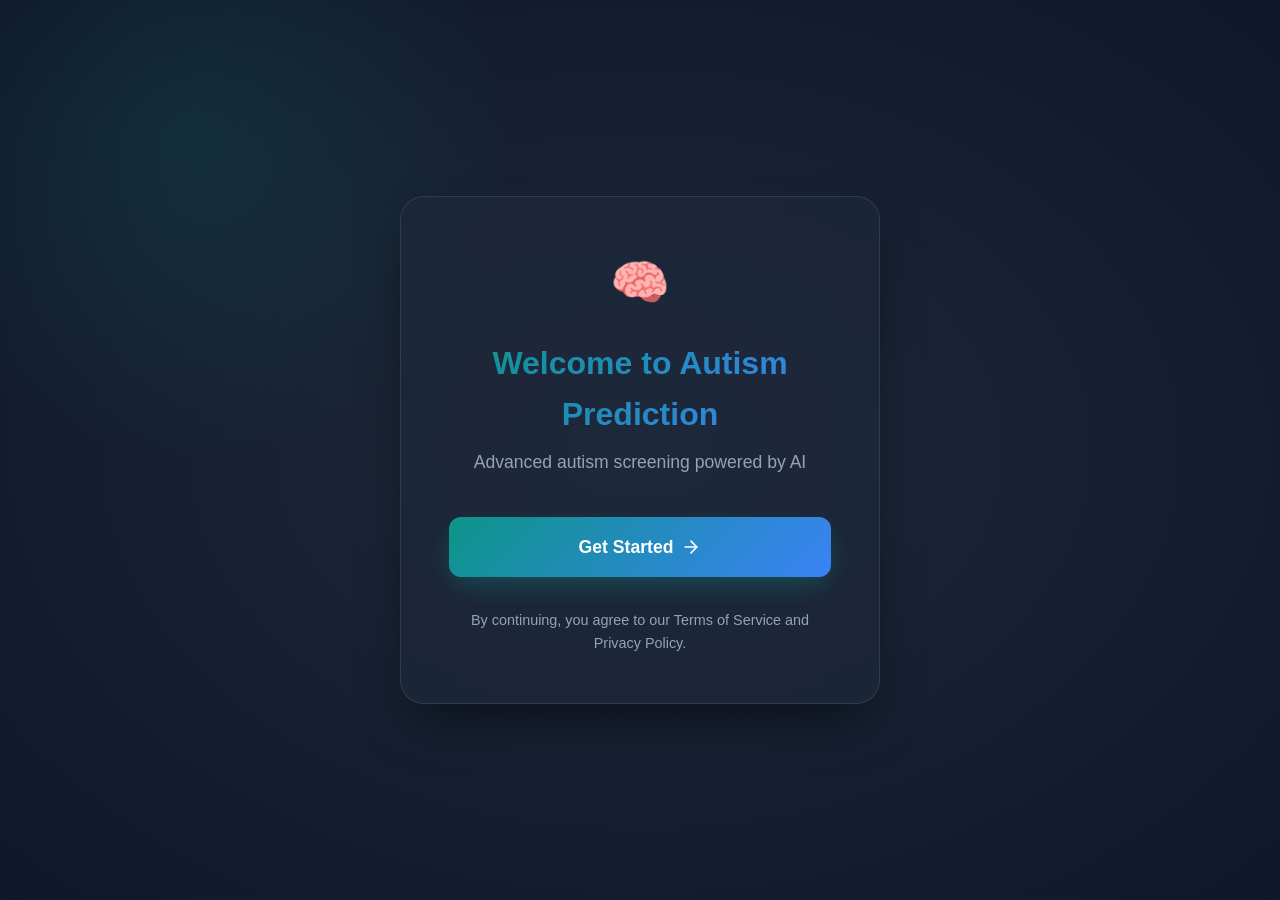
==== start.html @ 23a80983 "Add files via upload" ====
<!DOCTYPE html>
<html lang="en">

<head>
    <meta charset="UTF-8">
    <meta name="viewport" content="width=device-width, initial-scale=1.0">
    <title>Get Started - Autism Prediction</title>
    <link rel="stylesheet" href="/styles.css">
    <style>
        .auth-page {
            min-height: 100vh;
            display: flex;
            align-items: center;
            justify-content: center;
            background: radial-gradient(ellipse at center, #1e293b 0%, #0f172a 100%);
            position: relative;
            overflow: hidden;
        }

        .auth-page::before {
            content: '';
            position: absolute;
            top: -20%;
            left: -10%;
            width: 50vw;
            height: 50vw;
            background: radial-gradient(circle, rgba(13, 148, 136, 0.15) 0%, transparent 70%);
            border-radius: 50%;
            pointer-events: none;
        }

        .auth-container {
            background: rgba(30, 41, 59, 0.7);
            backdrop-filter: blur(20px);
            border: 1px solid rgba(255, 255, 255, 0.1);
            padding: 3rem;
            border-radius: 24px;
            width: 100%;
            max-width: 480px;
            text-align: center;
            box-shadow: 0 25px 50px -12px rgba(0, 0, 0, 0.5);
            z-index: 10;
        }

        .auth-logo {
            font-size: 3rem;
            margin-bottom: 1rem;
            animation: pulse 3s infinite;
        }

        .auth-title {
            font-size: 2rem;
            font-weight: 700;
            margin-bottom: 0.5rem;
            background: var(--gradient-primary);
            -webkit-background-clip: text;
            background-clip: text;
            -webkit-text-fill-color: transparent;
        }

        .auth-subtitle {
            color: var(--text-secondary);
            margin-bottom: 2.5rem;
            font-size: 1.1rem;
        }

        .auth-buttons {
            display: flex;
            flex-direction: column;
            gap: 1rem;
        }

        .auth-btn {
            width: 100%;
            padding: 1rem;
            border-radius: 12px;
            font-weight: 600;
            font-size: 1.1rem;
            transition: all 0.3s ease;
            text-decoration: none;
            display: flex;
            align-items: center;
            justify-content: center;
            gap: 0.5rem;
        }

        .auth-btn-primary {
            background: var(--gradient-primary);
            color: white;
            border: none;
            box-shadow: 0 10px 25px -5px rgba(13, 148, 136, 0.4);
        }

        .auth-btn-primary:hover {
            transform: translateY(-2px);
            box-shadow: 0 15px 30px -5px rgba(13, 148, 136, 0.6);
        }

        .auth-btn-secondary {
            background: transparent;
            color: var(--text-primary);
            border: 1px solid var(--border-color);
        }

        .auth-btn-secondary:hover {
            background: rgba(255, 255, 255, 0.05);
            border-color: var(--primary-light);
        }

        .auth-footer {
            margin-top: 2rem;
            font-size: 0.9rem;
            color: var(--text-secondary);
        }
    </style>
</head>

<body>
    <div class="auth-page">
        <div class="auth-container">
            <div class="auth-logo">🧠</div>
            <h1 class="auth-title">Welcome to Autism Prediction</h1>
            <p class="auth-subtitle">Advanced autism screening powered by AI</p>

            <div class="auth-buttons">
                <a href="/" class="auth-btn auth-btn-primary">
                    <span>Get Started</span>
                    <svg width="20" height="20" viewBox="0 0 24 24" fill="none" stroke="currentColor" stroke-width="2"
                        stroke-linecap="round" stroke-linejoin="round">
                        <line x1="5" y1="12" x2="19" y2="12"></line>
                        <polyline points="12 5 19 12 12 19"></polyline>
                    </svg>
                </a>
            </div>

            <p class="auth-footer">By continuing, you agree to our Terms of Service and Privacy Policy.</p>
        </div>
    </div>
</body>

</html>
---- styles.css ----
* {
    margin: 0;
    padding: 0;
    box-sizing: border-box;
}

:root {
    --primary-color: #0d9488;
    /* Teal 600 */
    --primary-dark: #0f766e;
    /* Teal 700 */
    --primary-light: #2dd4bf;
    /* Teal 400 */
    --secondary-color: #3b82f6;
    /* Blue 500 */
    --danger-color: #ef4444;
    --warning-color: #f59e0b;
    --dark-bg: #0f172a;
    /* Slate 900 (Deep Blue/Gray BG) */
    --card-bg: #1e293b;
    /* Slate 800 */
    --text-primary: #f8fafc;
    --text-secondary: #94a3b8;
    --border-color: #334155;
    --gradient-primary: linear-gradient(135deg, #0d9488 0%, #3b82f6 100%);
    /* Teal to Blue */
    --gradient-secondary: linear-gradient(135deg, #0284c7 0%, #0369a1 100%);
    /* Light Blue to Dark Blue */
}

body {
    font-family: -apple-system, BlinkMacSystemFont, "Segoe UI", Roboto, Helvetica, Arial, sans-serif, "Apple Color Emoji", "Segoe UI Emoji", "Segoe UI Symbol";
    background-color: var(--dark-bg);
    color: var(--text-primary);
    line-height: 1.6;
    overflow-x: hidden;
}

.container {
    max-width: 1200px;
    margin: 0 auto;
    padding: 0 20px;
}

/* Navbar */
.navbar {
    position: fixed;
    top: 0;
    left: 0;
    right: 0;
    background: rgba(10, 10, 10, 0.95);
    backdrop-filter: blur(10px);
    z-index: 1000;
    padding: 1rem 0;
    border-bottom: 1px solid var(--border-color);
}

.navbar .container {
    display: flex;
    justify-content: space-between;
    align-items: center;
}

.logo {
    display: flex;
    align-items: center;
    gap: 0.5rem;
    font-size: 1.5rem;
    font-weight: 700;
}

.logo-icon {
    font-size: 2rem;
    animation: pulse 2s ease-in-out infinite;
}

@keyframes pulse {

    0%,
    100% {
        transform: scale(1);
    }

    50% {
        transform: scale(1.1);
    }
}

.nav-links {
    display: flex;
    list-style: none;
    gap: 2rem;
}

.nav-links a {
    color: var(--text-secondary);
    text-decoration: none;
    font-weight: 500;
    transition: color 0.3s ease;
}

.nav-links a:hover {
    color: var(--primary-light);
}

.nav-login {
    font-weight: 600 !important;
}

.nav-signup {
    background: var(--gradient-primary);
    color: white !important;
    padding: 0.5rem 1.25rem;
    border-radius: 8px;
    font-weight: 600 !important;
    transition: all 0.3s ease;
}

.nav-signup:hover {
    box-shadow: 0 4px 15px rgba(13, 148, 136, 0.4);
    transform: translateY(-2px);
    color: white !important;
}

/* Hero Section */
.hero {
    min-height: 100vh;
    display: flex;
    align-items: center;
    padding-top: 80px;
    background: radial-gradient(ellipse at top, #171717 0%, #0a0a0a 100%);
    position: relative;
    overflow: hidden;
}

.hero::before {
    content: '';
    position: absolute;
    top: 0;
    left: 0;
    right: 0;
    bottom: 0;
    background:
        radial-gradient(circle at 20% 50%, rgba(13, 148, 136, 0.1) 0%, transparent 50%),
        radial-gradient(circle at 80% 50%, rgba(59, 130, 246, 0.1) 0%, transparent 50%);
    pointer-events: none;
}

.hero .container {
    display: grid;
    grid-template-columns: 1fr 1fr;
    gap: 4rem;
    align-items: center;
}

.hero-content h1 {
    font-size: 3.5rem;
    font-weight: 700;
    margin-bottom: 1.5rem;
    background: var(--gradient-primary);
    -webkit-background-clip: text;
    -webkit-text-fill-color: transparent;
    background-clip: text;
}

.hero-content p {
    font-size: 1.25rem;
    color: var(--text-secondary);
    margin-bottom: 2rem;
}

.btn {
    display: inline-block;
    padding: 1rem 2rem;
    border-radius: 12px;
    font-weight: 600;
    text-decoration: none;
    transition: all 0.3s ease;
    border: none;
    cursor: pointer;
    font-size: 1rem;
}

.btn-primary {
    background: var(--gradient-primary);
    color: white;
    box-shadow: 0 4px 15px rgba(13, 148, 136, 0.4);
}

.btn-primary:hover {
    transform: translateY(-2px);
    box-shadow: 0 6px 20px rgba(13, 148, 136, 0.5);
}

.btn-secondary {
    background: var(--card-bg);
    color: var(--text-primary);
    border: 1px solid var(--border-color);
}

.btn-secondary:hover {
    background: var(--border-color);
}

.hero-image {
    display: flex;
    justify-content: center;
    align-items: center;
}

.brain-animation {
    position: relative;
    width: 300px;
    height: 300px;
}

.brain-pulse {
    position: absolute;
    top: 50%;
    left: 50%;
    transform: translate(-50%, -50%);
    width: 200px;
    height: 200px;
    border-radius: 50%;
    background: var(--gradient-primary);
    opacity: 0.3;
    animation: brainPulse 3s ease-in-out infinite;
}

.brain-pulse.delay-1 {
    animation-delay: 1s;
}

.brain-pulse.delay-2 {
    animation-delay: 2s;
}

@keyframes brainPulse {

    0%,
    100% {
        transform: translate(-50%, -50%) scale(1);
        opacity: 0.3;
    }

    50% {
        transform: translate(-50%, -50%) scale(1.5);
        opacity: 0;
    }
}

/* About Section */
.about {
    padding: 6rem 0;
    background: var(--dark-bg);
}

.about h2 {
    text-align: center;
    font-size: 2.5rem;
    margin-bottom: 3rem;
}

.about-grid {
    display: grid;
    grid-template-columns: repeat(auto-fit, minmax(250px, 1fr));
    gap: 2rem;
}

.about-card {
    background: var(--card-bg);
    padding: 2rem;
    border-radius: 16px;
    border: 1px solid var(--border-color);
    transition: all 0.3s ease;
    text-align: center;
}

.about-card:hover {
    transform: translateY(-5px);
    border-color: var(--primary-color);
    box-shadow: 0 10px 30px rgba(13, 148, 136, 0.2);
}

.card-icon {
    font-size: 3rem;
    margin-bottom: 1rem;
}

.about-card h3 {
    font-size: 1.25rem;
    margin-bottom: 0.5rem;
}

.about-card p {
    color: var(--text-secondary);
    font-size: 0.9rem;
}

/* Quiz Section */
.quiz-section {
    padding: 6rem 0;
    background: linear-gradient(180deg, #0a0a0a 0%, #171717 100%);
}

.quiz-section h2 {
    text-align: center;
    font-size: 2.5rem;
    margin-bottom: 1rem;
}

.quiz-intro {
    text-align: center;
    color: var(--text-secondary);
    margin-bottom: 3rem;
    font-size: 1.1rem;
}

.quiz-form {
    max-width: 900px;
    margin: 0 auto;
}

.form-section {
    background: var(--card-bg);
    padding: 2rem;
    border-radius: 16px;
    margin-bottom: 2rem;
    border: 1px solid var(--border-color);
}

.form-section h3 {
    font-size: 1.5rem;
    margin-bottom: 1.5rem;
    color: var(--primary-light);
}

.section-desc {
    color: var(--text-secondary);
    margin-bottom: 1.5rem;
    font-size: 0.9rem;
}

.form-row {
    display: grid;
    grid-template-columns: repeat(2, 1fr);
    gap: 1.5rem;
    margin-bottom: 1.5rem;
}

.form-group {
    display: flex;
    flex-direction: column;
    gap: 0.5rem;
}

.form-group label {
    font-weight: 500;
    color: var(--text-primary);
}

.form-group input,
.form-group select {
    padding: 0.75rem 1rem;
    border-radius: 8px;
    border: 1px solid var(--border-color);
    background: var(--dark-bg);
    color: var(--text-primary);
    font-size: 1rem;
    transition: all 0.3s ease;
}

.form-group input:focus,
.form-group select:focus {
    outline: none;
    border-color: var(--primary-color);
    box-shadow: 0 0 0 3px rgba(13, 148, 136, 0.2);
}

.question-grid {
    display: grid;
    gap: 1.5rem;
}

.question-card {
    background: var(--dark-bg);
    padding: 1.5rem;
    border-radius: 12px;
    border: 1px solid var(--border-color);
    transition: all 0.3s ease;
}

.question-card:hover {
    border-color: var(--primary-light);
}

.question-label {
    display: block;
    font-weight: 500;
    margin-bottom: 1rem;
    font-size: 1rem;
}

.radio-group {
    display: flex;
    gap: 1rem;
}

.radio-option {
    flex: 1;
    position: relative;
}

.radio-option input[type="radio"] {
    position: absolute;
    opacity: 0;
    cursor: pointer;
}

.radio-text {
    display: block;
    text-align: center;
    padding: 0.75rem 1.5rem;
    border-radius: 8px;
    border: 1px solid var(--border-color);
    background: var(--card-bg);
    color: var(--text-secondary);
    cursor: pointer;
    transition: all 0.3s ease;
}

.radio-option input[type="radio"]:checked+.radio-text {
    background: var(--primary-color);
    border-color: var(--primary-color);
    color: white;
}

.radio-option:hover .radio-text {
    border-color: var(--primary-light);
    color: var(--text-primary);
}

.btn-submit {
    width: 100%;
    padding: 1.25rem 2rem;
    font-size: 1.1rem;
    margin-top: 1rem;
    position: relative;
}

.btn-submit:disabled {
    opacity: 0.7;
    cursor: not-allowed;
}

.btn-loader {
    display: none;
    width: 20px;
    height: 20px;
    border: 2px solid white;
    border-top-color: transparent;
    border-radius: 50%;
    animation: spin 0.8s linear infinite;
    margin-left: 0.5rem;
}

.btn-submit.loading .btn-loader {
    display: inline-block;
}

@keyframes spin {
    to {
        transform: rotate(360deg);
    }
}

/* ==================== VIDEO ANALYSIS SECTION ==================== */

.video-analysis-section {
    padding: 6rem 0;
    background: linear-gradient(180deg, #1e293b 0%, #0f172a 100%);
}

.video-analysis-section h2 {
    text-align: center;
    font-size: 2.5rem;
    margin-bottom: 1rem;
}

.section-intro {
    text-align: center;
    color: var(--text-secondary);
    margin-bottom: 3rem;
    font-size: 1.1rem;
    max-width: 700px;
    margin-left: auto;
    margin-right: auto;
}

.video-upload-container {
    max-width: 800px;
    margin: 0 auto;
    background: var(--card-bg);
    padding: 2rem;
    border-radius: 16px;
    border: 1px solid var(--border-color);
    margin-bottom: 2rem;
}

.upload-methods {
    display: grid;
    grid-template-columns: repeat(2, 1fr);
    gap: 1.5rem;
    margin-bottom: 2rem;
}

.method-card {
    background: var(--dark-bg);
    padding: 2rem;
    border-radius: 12px;
    border: 1px solid var(--border-color);
    text-align: center;
    transition: all 0.3s ease;
}

.method-card:hover {
    border-color: var(--primary-color);
    transform: translateY(-3px);
}

.method-icon {
    font-size: 3rem;
    margin-bottom: 1rem;
}

.method-card h3 {
    font-size: 1.25rem;
    margin-bottom: 0.5rem;
}

.method-card p {
    color: var(--text-secondary);
    font-size: 0.9rem;
    margin-bottom: 1rem;
}

.method-card .btn {
    margin-top: 0.5rem;
}

.file-name {
    margin-top: 1rem;
    color: var(--text-secondary);
    font-size: 0.85rem;
    word-break: break-all;
}

.video-preview-container {
    margin-top: 2rem;
    padding-top: 2rem;
    border-top: 1px solid var(--border-color);
}

.video-preview-container video {
    width: 100%;
    max-height: 400px;
    border-radius: 12px;
    background: #000;
    margin-bottom: 1rem;
}

.video-controls {
    display: flex;
    gap: 1rem;
    justify-content: center;
}

/* Analysis Progress */
.analysis-progress {
    text-align: center;
    padding: 3rem 2rem;
}

.progress-icon {
    font-size: 4rem;
    margin-bottom: 1rem;
    animation: pulse 1.5s ease-in-out infinite;
}

.analysis-progress h3 {
    font-size: 1.75rem;
    margin-bottom: 0.5rem;
}

.analysis-progress p {
    color: var(--text-secondary);
    margin-bottom: 2rem;
}

.progress-bar {
    width: 100%;
    max-width: 400px;
    height: 8px;
    background: var(--dark-bg);
    border-radius: 4px;
    margin: 0 auto 1rem;
    overflow: hidden;
}

.progress-fill {
    height: 100%;
    width: 0%;
    background: var(--gradient-primary);
    border-radius: 4px;
    transition: width 0.3s ease;
}

.progress-text {
    color: var(--text-secondary);
    font-size: 0.9rem;
}

/* Video Results */
.video-results {
    padding: 1rem 0;
}

.video-results h3 {
    font-size: 1.75rem;
    margin-bottom: 1.5rem;
    text-align: center;
}

.result-header {
    display: flex;
    align-items: center;
    gap: 1.5rem;
    padding: 1.5rem;
    background: var(--dark-bg);
    border-radius: 12px;
    margin-bottom: 1.5rem;
}

.result-icon-large {
    font-size: 4rem;
}

.result-info {
    flex: 1;
}

.result-risk-level {
    font-size: 1.75rem;
    font-weight: 700;
    margin-bottom: 0.25rem;
}

.result-risk-level.positive {
    color: var(--danger-color);
}

.result-risk-level.moderate {
    color: var(--warning-color);
}

.result-risk-level.negative {
    color: var(--secondary-color);
}

.result-confidence {
    font-size: 1.25rem;
    color: var(--text-secondary);
}

.result-description-box {
    background: var(--dark-bg);
    padding: 1.5rem;
    border-radius: 12px;
    margin-bottom: 1.5rem;
}

.result-description-box p {
    color: var(--text-secondary);
    line-height: 1.7;
}

.markers-detected {
    margin-bottom: 1.5rem;
}

.markers-detected h4 {
    font-size: 1.25rem;
    margin-bottom: 1rem;
    color: var(--primary-light);
}

.markers-list {
    display: flex;
    flex-direction: column;
    gap: 1rem;
}

.marker-item {
    background: var(--dark-bg);
    padding: 1rem;
    border-radius: 8px;
    border-left: 4px solid var(--primary-color);
}

.marker-item.severity-high {
    border-left-color: var(--danger-color);
}

.marker-item.severity-medium {
    border-left-color: var(--warning-color);
}

.marker-item.severity-low {
    border-left-color: var(--secondary-color);
}

.marker-header {
    display: flex;
    justify-content: space-between;
    align-items: center;
    margin-bottom: 0.5rem;
}

.marker-name {
    font-weight: 600;
}

.marker-severity {
    font-size: 0.75rem;
    padding: 0.25rem 0.5rem;
    border-radius: 4px;
    text-transform: uppercase;
    font-weight: 600;
}

.marker-severity.severity-high {
    background: rgba(239, 68, 68, 0.2);
    color: var(--danger-color);
}

.marker-severity.severity-medium {
    background: rgba(245, 158, 11, 0.2);
    color: var(--warning-color);
}

.marker-severity.severity-low {
    background: rgba(16, 185, 129, 0.2);
    color: var(--secondary-color);
}

.marker-description {
    color: var(--text-secondary);
    font-size: 0.9rem;
}

.no-markers {
    color: var(--text-secondary);
    text-align: center;
    padding: 2rem;
}

.analysis-details h4 {
    font-size: 1.25rem;
    margin-bottom: 1rem;
    color: var(--primary-light);
}

.details-list {
    display: flex;
    flex-direction: column;
    gap: 0.75rem;
}

.detail-item {
    display: flex;
    gap: 1rem;
    padding: 0.75rem;
    background: var(--dark-bg);
    border-radius: 8px;
    align-items: flex-start;
}

.detail-type {
    font-weight: 600;
    color: var(--primary-light);
    min-width: 130px;
    flex-shrink: 0;
    word-break: break-word;
}

.detail-text {
    color: var(--text-secondary);
}

.result-actions {
    margin-top: 2rem;
    text-align: center;
}

/* Video Guidelines */
.video-guidelines {
    max-width: 800px;
    margin: 0 auto;
    background: var(--card-bg);
    padding: 2rem;
    border-radius: 16px;
    border: 1px solid var(--border-color);
}

.video-guidelines h3 {
    font-size: 1.5rem;
    margin-bottom: 1.5rem;
    text-align: center;
    color: var(--primary-light);
}

.video-guidelines ul {
    list-style: none;
    margin-bottom: 1.5rem;
}

.video-guidelines li {
    padding: 0.75rem 0;
    border-bottom: 1px solid var(--border-color);
    color: var(--text-secondary);
}

.video-guidelines li:last-child {
    border-bottom: none;
}

.disclaimer-text {
    text-align: center;
    color: var(--text-secondary);
    font-size: 0.9rem;
    padding-top: 1rem;
    border-top: 1px solid var(--border-color);
}

/* Results Section */
.results-section {
    padding: 6rem 0;
    background: linear-gradient(180deg, #1e293b 0%, #0f172a 100%);
    min-height: 100vh;
}

.results-container {
    max-width: 700px;
    margin: 0 auto;
    text-align: center;
}

.results-container h2 {
    font-size: 2.5rem;
    margin-bottom: 2rem;
}

.result-card {
    background: var(--card-bg);
    padding: 3rem;
    border-radius: 20px;
    border: 1px solid var(--border-color);
    margin-bottom: 2rem;
    position: relative;
    overflow: hidden;
}

.result-card::before {
    content: '';
    position: absolute;
    top: 0;
    left: 0;
    right: 0;
    height: 4px;
    background: var(--gradient-primary);
}

.result-icon {
    font-size: 5rem;
    margin-bottom: 1rem;
    animation: bounce 1s ease-in-out infinite;
}

@keyframes bounce {

    0%,
    100% {
        transform: translateY(0);
    }

    50% {
        transform: translateY(-10px);
    }
}

.result-status {
    font-size: 2rem;
    font-weight: 700;
    margin-bottom: 1rem;
}

.result-status.positive {
    color: var(--danger-color);
}

.result-status.negative {
    color: var(--secondary-color);
}

.result-score {
    font-size: 3rem;
    font-weight: 700;
    background: var(--gradient-primary);
    -webkit-background-clip: text;
    -webkit-text-fill-color: transparent;
    background-clip: text;
    margin-bottom: 1rem;
}

.result-description {
    color: var(--text-secondary);
    font-size: 1rem;
}

.result-details {
    background: var(--card-bg);
    padding: 2rem;
    border-radius: 16px;
    border: 1px solid var(--border-color);
    text-align: left;
    margin-bottom: 2rem;
}

.result-details h3 {
    font-size: 1.25rem;
    margin-bottom: 1rem;
    color: var(--primary-light);
}

#summary-content {
    display: grid;
    gap: 0.75rem;
}

.summary-item {
    display: flex;
    justify-content: space-between;
    padding: 0.75rem;
    background: var(--dark-bg);
    border-radius: 8px;
}

.summary-label {
    color: var(--text-secondary);
}

.summary-value {
    font-weight: 500;
}

/* Footer */
.footer {
    padding: 2rem 0;
    background: var(--card-bg);
    border-top: 1px solid var(--border-color);
    text-align: center;
}

.footer p {
    color: var(--text-secondary);
    margin-bottom: 0.5rem;
}

.disclaimer {
    font-size: 0.85rem;
    color: var(--text-secondary);
    opacity: 0.8;
}

/* Responsive Design */
@media (max-width: 768px) {
    .hero .container {
        grid-template-columns: 1fr;
        text-align: center;
    }

    .hero-content h1 {
        font-size: 2.5rem;
    }

    .brain-animation {
        width: 200px;
        height: 200px;
    }

    .brain-pulse {
        width: 150px;
        height: 150px;
    }

    .form-row {
        grid-template-columns: 1fr;
    }

    .radio-group {
        flex-direction: column;
    }

    .nav-links {
        display: none;
    }

    .upload-methods {
        grid-template-columns: 1fr;
    }
}

/* Animations */
.fade-in {
    animation: fadeIn 0.5s ease-in-out;
}

@keyframes fadeIn {
    from {
        opacity: 0;
        transform: translateY(20px);
    }

    to {
        opacity: 1;
        transform: translateY(0);
    }
}

.slide-up {
    animation: slideUp 0.5s ease-out;
}

@keyframes slideUp {
    from {
        opacity: 0;
        transform: translateY(50px);
    }

    to {
        opacity: 1;
        transform: translateY(0);
    }
}


/* Chatbot Floating Action Button */
.chatbot-fab {
    position: fixed;
    bottom: 2rem;
    right: 2rem;
    width: 60px;
    height: 60px;
    background: var(--gradient-primary);
    border-radius: 50%;
    display: flex;
    justify-content: center;
    align-items: center;
    font-size: 1.8rem;
    color: white;
    box-shadow: 0 4px 15px rgba(13, 148, 136, 0.4);
    cursor: pointer;
    z-index: 1000;
    transition: all 0.3s ease;
}

.chatbot-fab:hover {
    transform: scale(1.1);
    box-shadow: 0 6px 20px rgba(13, 148, 136, 0.6);
}

.chatbot-fab.hidden {
    transform: scale(0);
    opacity: 0;
    pointer-events: none;
}

/* Chatbot Widget */
.chatbot-container {
    position: fixed;
    bottom: 6rem;
    /* Above the FAB */
    right: 2rem;
    width: 350px;
    background: var(--card-bg);
    border-radius: 16px;
    border: 1px solid var(--border-color);
    box-shadow: 0 10px 40px rgba(0, 0, 0, 0.5);
    z-index: 1000;
    display: flex;
    flex-direction: column;
    overflow: hidden;
    transition: all 0.3s ease;
    max-height: 500px;
    max-height: 500px;
    transform-origin: bottom right;
}

.chatbot-container.hidden {
    opacity: 0;
    transform: scale(0.8) translateY(20px);
    pointer-events: none;
}

.chatbot-header {
    background: var(--gradient-primary);
    padding: 1rem 1.5rem;
    display: flex;
    justify-content: space-between;
    align-items: center;
    color: white;
    font-weight: 600;
    border-bottom: 1px solid rgba(255, 255, 255, 0.1);
}

.close-chat-btn {
    cursor: pointer;
    background: none;
    border: none;
    color: white;
    font-size: 1.25rem;
    display: flex;
    align-items: center;
    justify-content: center;
    transition: opacity 0.2s;
}

.close-chat-btn:hover {
    opacity: 0.8;
}

.chatbot-title {
    display: flex;
    align-items: center;
    gap: 0.5rem;
}

.chatbot-body {
    padding: 1.5rem;
    height: 350px;
    overflow-y: auto;
    display: flex;
    flex-direction: column;
    gap: 1rem;
    background: rgba(15, 23, 42, 0.8);
}

.chat-message {
    width: fit-content;
    max-width: 80%;
    padding: 0.75rem 1rem;
    border-radius: 12px;
    font-size: 0.95rem;
    line-height: 1.4;
    word-wrap: break-word;
}

.bot-message {
    background: var(--border-color);
    color: var(--text-primary);
    align-self: flex-start;
    border-bottom-left-radius: 2px;
}

.user-message {
    background: #4f46e5;
    color: white;
    align-self: flex-end;
    border-bottom-right-radius: 2px;
}

.chatbot-input {
    padding: 1rem;
    display: flex;
    gap: 0.5rem;
    background: var(--card-bg);
    border-top: 1px solid var(--border-color);
}

.chatbot-input input {
    flex: 1;
    padding: 0.75rem 1rem;
    border-radius: 8px;
    border: 1px solid var(--border-color);
    background: var(--dark-bg);
    color: var(--text-primary);
    outline: none;
    transition: border-color 0.3s;
}

.chatbot-input input:focus {
    border-color: var(--primary-light);
}

.chat-send-btn {
    background: var(--primary-color);
    color: white;
    border: none;
    width: 40px;
    height: 40px;
    border-radius: 8px;
    display: flex;
    align-items: center;
    justify-content: center;
    cursor: pointer;
    transition: background 0.3s;
}

.chat-send-btn:hover {
    background: var(--primary-dark);
}
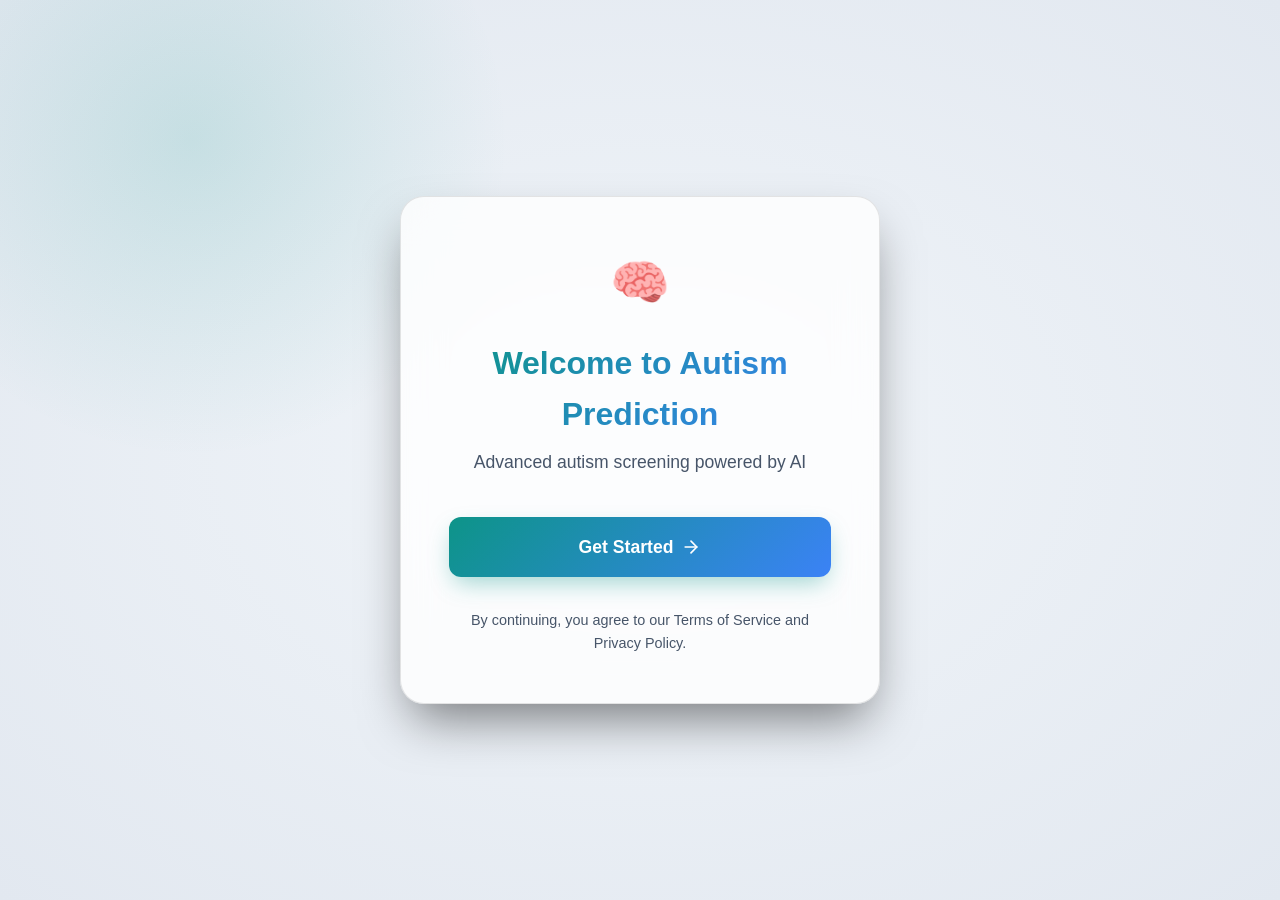
==== commit 8ea9b992: "Add files via upload" ====
--- a/start.html
+++ b/start.html
@@ -12,7 +12,7 @@
             display: flex;
             align-items: center;
             justify-content: center;
-            background: radial-gradient(ellipse at center, #1e293b 0%, #0f172a 100%);
+            background: radial-gradient(ellipse at center, #f1f5f9 0%, #e2e8f0 100%);
             position: relative;
             overflow: hidden;
         }
@@ -30,9 +30,9 @@
         }
 
         .auth-container {
-            background: rgba(30, 41, 59, 0.7);
+            background: rgba(255, 255, 255, 0.8);
             backdrop-filter: blur(20px);
-            border: 1px solid rgba(255, 255, 255, 0.1);
+            border: 1px solid rgba(0, 0, 0, 0.1);
             padding: 3rem;
             border-radius: 24px;
             width: 100%;
@@ -103,8 +103,8 @@
         }
 
         .auth-btn-secondary:hover {
-            background: rgba(255, 255, 255, 0.05);
-            border-color: var(--primary-light);
+            background: rgba(0, 0, 0, 0.05);
+            border-color: var(--primary-dark);
         }
 
         .auth-footer {
--- a/styles.css
+++ b/styles.css
@@ -15,13 +15,16 @@
     /* Blue 500 */
     --danger-color: #ef4444;
     --warning-color: #f59e0b;
-    --dark-bg: #0f172a;
-    /* Slate 900 (Deep Blue/Gray BG) */
-    --card-bg: #1e293b;
-    /* Slate 800 */
-    --text-primary: #f8fafc;
-    --text-secondary: #94a3b8;
-    --border-color: #334155;
+    --dark-bg: #f8fafc;
+    /* Slate 50 (Light Gray BG) */
+    --card-bg: #ffffff;
+    /* White Card BG */
+    --text-primary: #0f172a;
+    /* Slate 900 Text */
+    --text-secondary: #475569;
+    /* Slate 600 Text */
+    --border-color: #e2e8f0;
+    /* Slate 200 Border */
     --gradient-primary: linear-gradient(135deg, #0d9488 0%, #3b82f6 100%);
     /* Teal to Blue */
     --gradient-secondary: linear-gradient(135deg, #0284c7 0%, #0369a1 100%);
@@ -48,7 +51,7 @@
     top: 0;
     left: 0;
     right: 0;
-    background: rgba(10, 10, 10, 0.95);
+    background: rgba(255, 255, 255, 0.95);
     backdrop-filter: blur(10px);
     z-index: 1000;
     padding: 1rem 0;
@@ -100,7 +103,7 @@
 }
 
 .nav-links a:hover {
-    color: var(--primary-light);
+    color: var(--primary-color);
 }
 
 .nav-login {
@@ -128,7 +131,7 @@
     display: flex;
     align-items: center;
     padding-top: 80px;
-    background: radial-gradient(ellipse at top, #171717 0%, #0a0a0a 100%);
+    background: radial-gradient(ellipse at top, #f1f5f9 0%, #e2e8f0 100%);
     position: relative;
     overflow: hidden;
 }
@@ -300,7 +303,7 @@
 /* Quiz Section */
 .quiz-section {
     padding: 6rem 0;
-    background: linear-gradient(180deg, #0a0a0a 0%, #171717 100%);
+    background: linear-gradient(180deg, #e2e8f0 0%, #f1f5f9 100%);
 }
 
 .quiz-section h2 {
@@ -332,7 +335,7 @@
 .form-section h3 {
     font-size: 1.5rem;
     margin-bottom: 1.5rem;
-    color: var(--primary-light);
+    color: var(--primary-dark);
 }
 
 .section-desc {
@@ -391,7 +394,7 @@
 }
 
 .question-card:hover {
-    border-color: var(--primary-light);
+    border-color: var(--primary-color);
 }
 
 .question-label {
@@ -436,7 +439,7 @@
 }
 
 .radio-option:hover .radio-text {
-    border-color: var(--primary-light);
+    border-color: var(--primary-color);
     color: var(--text-primary);
 }
 
@@ -478,7 +481,7 @@
 
 .video-analysis-section {
     padding: 6rem 0;
-    background: linear-gradient(180deg, #1e293b 0%, #0f172a 100%);
+    background: linear-gradient(180deg, #ffffff 0%, #f1f5f9 100%);
 }
 
 .video-analysis-section h2 {
@@ -691,7 +694,7 @@
 .markers-detected h4 {
     font-size: 1.25rem;
     margin-bottom: 1rem;
-    color: var(--primary-light);
+    color: var(--primary-dark);
 }
 
 .markers-list {
@@ -767,7 +770,7 @@
 .analysis-details h4 {
     font-size: 1.25rem;
     margin-bottom: 1rem;
-    color: var(--primary-light);
+    color: var(--primary-dark);
 }
 
 .details-list {
@@ -787,7 +790,7 @@
 
 .detail-type {
     font-weight: 600;
-    color: var(--primary-light);
+    color: var(--primary-color);
     min-width: 130px;
     flex-shrink: 0;
     word-break: break-word;
@@ -816,7 +819,7 @@
     font-size: 1.5rem;
     margin-bottom: 1.5rem;
     text-align: center;
-    color: var(--primary-light);
+    color: var(--primary-dark);
 }
 
 .video-guidelines ul {
@@ -845,7 +848,7 @@
 /* Results Section */
 .results-section {
     padding: 6rem 0;
-    background: linear-gradient(180deg, #1e293b 0%, #0f172a 100%);
+    background: linear-gradient(180deg, #ffffff 0%, #f1f5f9 100%);
     min-height: 100vh;
 }
 
@@ -939,7 +942,7 @@
 .result-details h3 {
     font-size: 1.25rem;
     margin-bottom: 1rem;
-    color: var(--primary-light);
+    color: var(--primary-dark);
 }
 
 #summary-content {
@@ -1152,7 +1155,7 @@
     display: flex;
     flex-direction: column;
     gap: 1rem;
-    background: rgba(15, 23, 42, 0.8);
+    background: rgba(248, 250, 252, 0.8);
 }
 
 .chat-message {
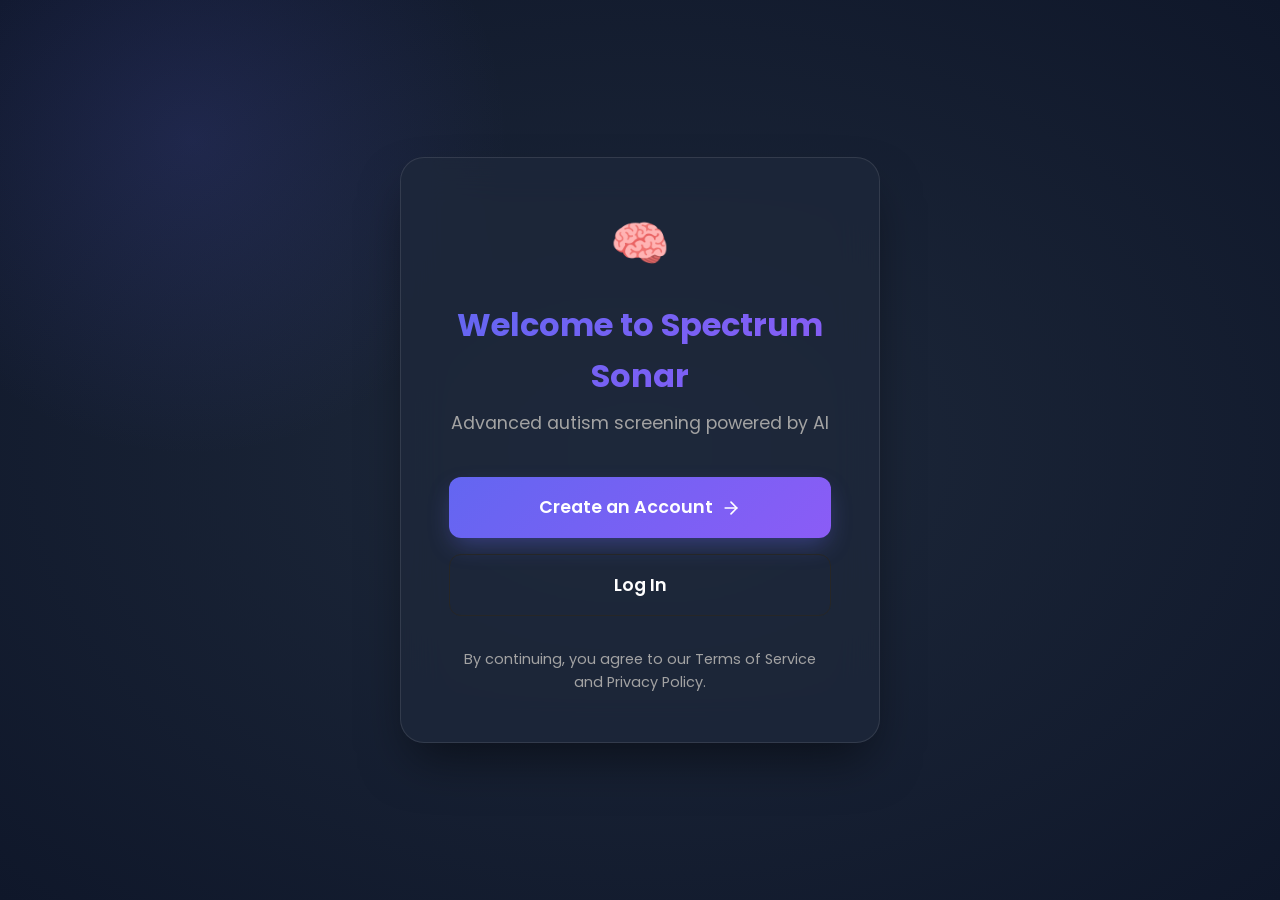
==== commit f3369b5a: "Add files via upload" ====
--- a/start.html
+++ b/start.html
@@ -4,15 +4,17 @@
 <head>
     <meta charset="UTF-8">
     <meta name="viewport" content="width=device-width, initial-scale=1.0">
-    <title>Get Started - Autism Prediction</title>
+    <title>Get Started - Spectrum Sonar</title>
     <link rel="stylesheet" href="/styles.css">
+    <link href="https://fonts.googleapis.com/css2?family=Poppins:wght@300;400;500;600;700&display=swap"
+        rel="stylesheet">
     <style>
         .auth-page {
             min-height: 100vh;
             display: flex;
             align-items: center;
             justify-content: center;
-            background: radial-gradient(ellipse at center, #f1f5f9 0%, #e2e8f0 100%);
+            background: radial-gradient(ellipse at center, #1e293b 0%, #0f172a 100%);
             position: relative;
             overflow: hidden;
         }
@@ -24,15 +26,15 @@
             left: -10%;
             width: 50vw;
             height: 50vw;
-            background: radial-gradient(circle, rgba(13, 148, 136, 0.15) 0%, transparent 70%);
+            background: radial-gradient(circle, rgba(99, 102, 241, 0.15) 0%, transparent 70%);
             border-radius: 50%;
             pointer-events: none;
         }
 
         .auth-container {
-            background: rgba(255, 255, 255, 0.8);
+            background: rgba(30, 41, 59, 0.7);
             backdrop-filter: blur(20px);
-            border: 1px solid rgba(0, 0, 0, 0.1);
+            border: 1px solid rgba(255, 255, 255, 0.1);
             padding: 3rem;
             border-radius: 24px;
             width: 100%;
@@ -88,12 +90,12 @@
             background: var(--gradient-primary);
             color: white;
             border: none;
-            box-shadow: 0 10px 25px -5px rgba(13, 148, 136, 0.4);
+            box-shadow: 0 10px 25px -5px rgba(99, 102, 241, 0.4);
         }
 
         .auth-btn-primary:hover {
             transform: translateY(-2px);
-            box-shadow: 0 15px 30px -5px rgba(13, 148, 136, 0.6);
+            box-shadow: 0 15px 30px -5px rgba(99, 102, 241, 0.6);
         }
 
         .auth-btn-secondary {
@@ -103,8 +105,8 @@
         }
 
         .auth-btn-secondary:hover {
-            background: rgba(0, 0, 0, 0.05);
-            border-color: var(--primary-dark);
+            background: rgba(255, 255, 255, 0.05);
+            border-color: var(--primary-light);
         }
 
         .auth-footer {
@@ -119,17 +121,20 @@
     <div class="auth-page">
         <div class="auth-container">
             <div class="auth-logo">🧠</div>
-            <h1 class="auth-title">Welcome to Autism Prediction</h1>
+            <h1 class="auth-title">Welcome to Spectrum Sonar</h1>
             <p class="auth-subtitle">Advanced autism screening powered by AI</p>
 
             <div class="auth-buttons">
-                <a href="/" class="auth-btn auth-btn-primary">
-                    <span>Get Started</span>
+                <a href="/signup" class="auth-btn auth-btn-primary">
+                    <span>Create an Account</span>
                     <svg width="20" height="20" viewBox="0 0 24 24" fill="none" stroke="currentColor" stroke-width="2"
                         stroke-linecap="round" stroke-linejoin="round">
                         <line x1="5" y1="12" x2="19" y2="12"></line>
                         <polyline points="12 5 19 12 12 19"></polyline>
                     </svg>
+                </a>
+                <a href="/login" class="auth-btn auth-btn-secondary">
+                    Log In
                 </a>
             </div>
 
--- a/styles.css
+++ b/styles.css
@@ -5,34 +5,23 @@
 }
 
 :root {
-    --primary-color: #0d9488;
-    /* Teal 600 */
-    --primary-dark: #0f766e;
-    /* Teal 700 */
-    --primary-light: #2dd4bf;
-    /* Teal 400 */
-    --secondary-color: #3b82f6;
-    /* Blue 500 */
+    --primary-color: #6366f1;
+    --primary-dark: #4f46e5;
+    --primary-light: #818cf8;
+    --secondary-color: #10b981;
     --danger-color: #ef4444;
     --warning-color: #f59e0b;
-    --dark-bg: #f8fafc;
-    /* Slate 50 (Light Gray BG) */
-    --card-bg: #ffffff;
-    /* White Card BG */
-    --text-primary: #0f172a;
-    /* Slate 900 Text */
-    --text-secondary: #475569;
-    /* Slate 600 Text */
-    --border-color: #e2e8f0;
-    /* Slate 200 Border */
-    --gradient-primary: linear-gradient(135deg, #0d9488 0%, #3b82f6 100%);
-    /* Teal to Blue */
-    --gradient-secondary: linear-gradient(135deg, #0284c7 0%, #0369a1 100%);
-    /* Light Blue to Dark Blue */
+    --dark-bg: #0a0a0a;
+    --card-bg: #171717;
+    --text-primary: #ffffff;
+    --text-secondary: #a3a3a3;
+    --border-color: #262626;
+    --gradient-primary: linear-gradient(135deg, #6366f1 0%, #8b5cf6 100%);
+    --gradient-secondary: linear-gradient(135deg, #10b981 0%, #059669 100%);
 }
 
 body {
-    font-family: -apple-system, BlinkMacSystemFont, "Segoe UI", Roboto, Helvetica, Arial, sans-serif, "Apple Color Emoji", "Segoe UI Emoji", "Segoe UI Symbol";
+    font-family: 'Poppins', sans-serif;
     background-color: var(--dark-bg);
     color: var(--text-primary);
     line-height: 1.6;
@@ -51,7 +40,7 @@
     top: 0;
     left: 0;
     right: 0;
-    background: rgba(255, 255, 255, 0.95);
+    background: rgba(10, 10, 10, 0.95);
     backdrop-filter: blur(10px);
     z-index: 1000;
     padding: 1rem 0;
@@ -103,7 +92,7 @@
 }
 
 .nav-links a:hover {
-    color: var(--primary-color);
+    color: var(--primary-light);
 }
 
 .nav-login {
@@ -120,7 +109,7 @@
 }
 
 .nav-signup:hover {
-    box-shadow: 0 4px 15px rgba(13, 148, 136, 0.4);
+    box-shadow: 0 4px 15px rgba(99, 102, 241, 0.4);
     transform: translateY(-2px);
     color: white !important;
 }
@@ -131,7 +120,7 @@
     display: flex;
     align-items: center;
     padding-top: 80px;
-    background: radial-gradient(ellipse at top, #f1f5f9 0%, #e2e8f0 100%);
+    background: radial-gradient(ellipse at top, #171717 0%, #0a0a0a 100%);
     position: relative;
     overflow: hidden;
 }
@@ -144,8 +133,8 @@
     right: 0;
     bottom: 0;
     background:
-        radial-gradient(circle at 20% 50%, rgba(13, 148, 136, 0.1) 0%, transparent 50%),
-        radial-gradient(circle at 80% 50%, rgba(59, 130, 246, 0.1) 0%, transparent 50%);
+        radial-gradient(circle at 20% 50%, rgba(99, 102, 241, 0.1) 0%, transparent 50%),
+        radial-gradient(circle at 80% 50%, rgba(139, 92, 246, 0.1) 0%, transparent 50%);
     pointer-events: none;
 }
 
@@ -187,12 +176,12 @@
 .btn-primary {
     background: var(--gradient-primary);
     color: white;
-    box-shadow: 0 4px 15px rgba(13, 148, 136, 0.4);
+    box-shadow: 0 4px 15px rgba(99, 102, 241, 0.4);
 }
 
 .btn-primary:hover {
     transform: translateY(-2px);
-    box-shadow: 0 6px 20px rgba(13, 148, 136, 0.5);
+    box-shadow: 0 6px 20px rgba(99, 102, 241, 0.5);
 }
 
 .btn-secondary {
@@ -282,7 +271,7 @@
 .about-card:hover {
     transform: translateY(-5px);
     border-color: var(--primary-color);
-    box-shadow: 0 10px 30px rgba(13, 148, 136, 0.2);
+    box-shadow: 0 10px 30px rgba(99, 102, 241, 0.2);
 }
 
 .card-icon {
@@ -303,7 +292,7 @@
 /* Quiz Section */
 .quiz-section {
     padding: 6rem 0;
-    background: linear-gradient(180deg, #e2e8f0 0%, #f1f5f9 100%);
+    background: linear-gradient(180deg, #0a0a0a 0%, #171717 100%);
 }
 
 .quiz-section h2 {
@@ -335,7 +324,7 @@
 .form-section h3 {
     font-size: 1.5rem;
     margin-bottom: 1.5rem;
-    color: var(--primary-dark);
+    color: var(--primary-light);
 }
 
 .section-desc {
@@ -377,7 +366,7 @@
 .form-group select:focus {
     outline: none;
     border-color: var(--primary-color);
-    box-shadow: 0 0 0 3px rgba(13, 148, 136, 0.2);
+    box-shadow: 0 0 0 3px rgba(99, 102, 241, 0.2);
 }
 
 .question-grid {
@@ -394,7 +383,7 @@
 }
 
 .question-card:hover {
-    border-color: var(--primary-color);
+    border-color: var(--primary-light);
 }
 
 .question-label {
@@ -439,7 +428,7 @@
 }
 
 .radio-option:hover .radio-text {
-    border-color: var(--primary-color);
+    border-color: var(--primary-light);
     color: var(--text-primary);
 }
 
@@ -481,7 +470,7 @@
 
 .video-analysis-section {
     padding: 6rem 0;
-    background: linear-gradient(180deg, #ffffff 0%, #f1f5f9 100%);
+    background: linear-gradient(180deg, #1e293b 0%, #0f172a 100%);
 }
 
 .video-analysis-section h2 {
@@ -694,7 +683,7 @@
 .markers-detected h4 {
     font-size: 1.25rem;
     margin-bottom: 1rem;
-    color: var(--primary-dark);
+    color: var(--primary-light);
 }
 
 .markers-list {
@@ -770,7 +759,7 @@
 .analysis-details h4 {
     font-size: 1.25rem;
     margin-bottom: 1rem;
-    color: var(--primary-dark);
+    color: var(--primary-light);
 }
 
 .details-list {
@@ -785,15 +774,12 @@
     padding: 0.75rem;
     background: var(--dark-bg);
     border-radius: 8px;
-    align-items: flex-start;
 }
 
 .detail-type {
     font-weight: 600;
-    color: var(--primary-color);
-    min-width: 130px;
-    flex-shrink: 0;
-    word-break: break-word;
+    color: var(--primary-light);
+    min-width: 100px;
 }
 
 .detail-text {
@@ -819,7 +805,7 @@
     font-size: 1.5rem;
     margin-bottom: 1.5rem;
     text-align: center;
-    color: var(--primary-dark);
+    color: var(--primary-light);
 }
 
 .video-guidelines ul {
@@ -848,7 +834,7 @@
 /* Results Section */
 .results-section {
     padding: 6rem 0;
-    background: linear-gradient(180deg, #ffffff 0%, #f1f5f9 100%);
+    background: linear-gradient(180deg, #1e293b 0%, #0f172a 100%);
     min-height: 100vh;
 }
 
@@ -942,7 +928,7 @@
 .result-details h3 {
     font-size: 1.25rem;
     margin-bottom: 1rem;
-    color: var(--primary-dark);
+    color: var(--primary-light);
 }
 
 #summary-content {
@@ -1071,7 +1057,7 @@
     align-items: center;
     font-size: 1.8rem;
     color: white;
-    box-shadow: 0 4px 15px rgba(13, 148, 136, 0.4);
+    box-shadow: 0 4px 15px rgba(99, 102, 241, 0.4);
     cursor: pointer;
     z-index: 1000;
     transition: all 0.3s ease;
@@ -1079,7 +1065,7 @@
 
 .chatbot-fab:hover {
     transform: scale(1.1);
-    box-shadow: 0 6px 20px rgba(13, 148, 136, 0.6);
+    box-shadow: 0 6px 20px rgba(99, 102, 241, 0.6);
 }
 
 .chatbot-fab.hidden {
@@ -1155,7 +1141,7 @@
     display: flex;
     flex-direction: column;
     gap: 1rem;
-    background: rgba(248, 250, 252, 0.8);
+    background: rgba(15, 23, 42, 0.8);
 }
 
 .chat-message {
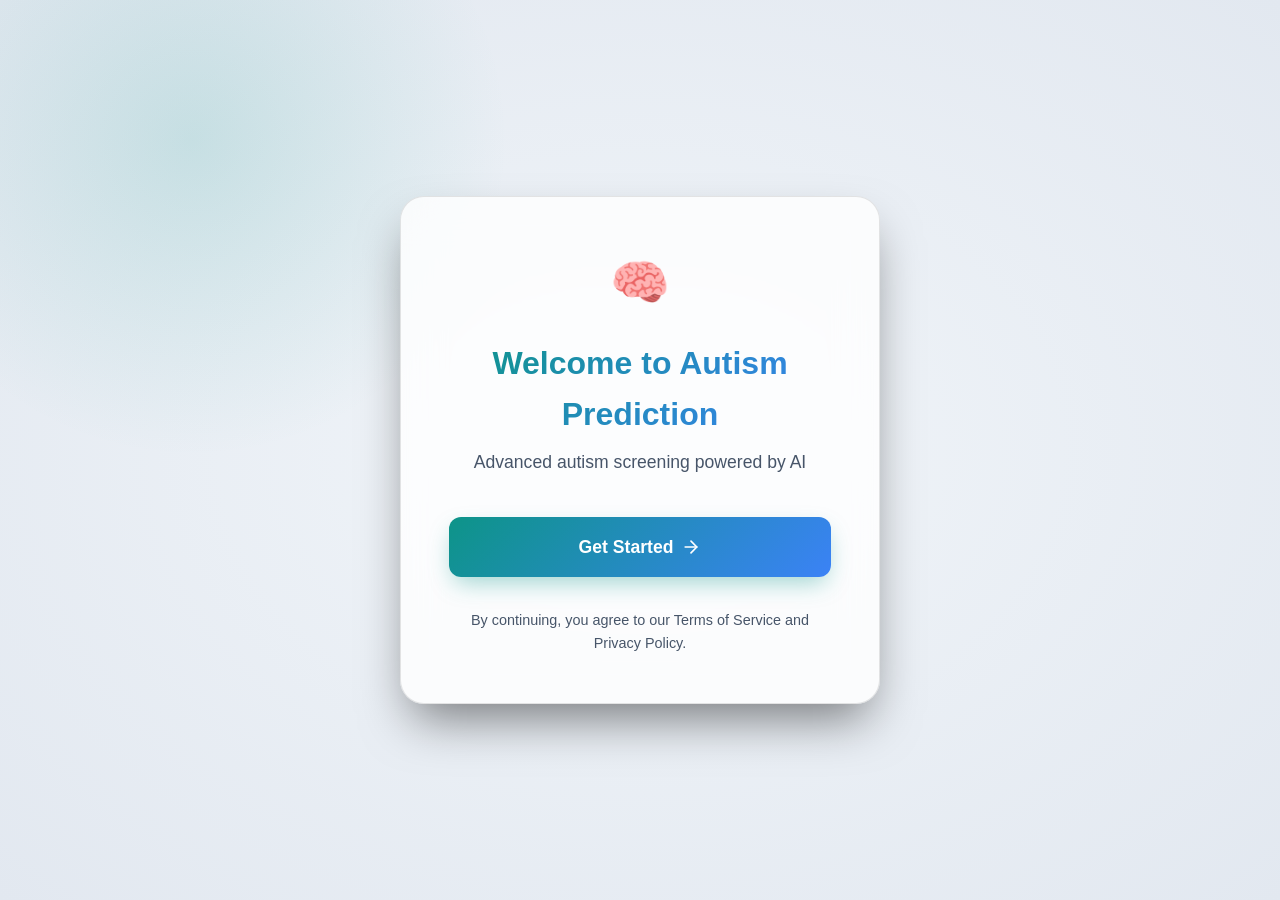
==== commit 7cca07a7: "Add files via upload" ====
--- a/start.html
+++ b/start.html
@@ -4,17 +4,15 @@
 <head>
     <meta charset="UTF-8">
     <meta name="viewport" content="width=device-width, initial-scale=1.0">
-    <title>Get Started - Spectrum Sonar</title>
+    <title>Get Started - Autism Prediction</title>
     <link rel="stylesheet" href="/styles.css">
-    <link href="https://fonts.googleapis.com/css2?family=Poppins:wght@300;400;500;600;700&display=swap"
-        rel="stylesheet">
     <style>
         .auth-page {
             min-height: 100vh;
             display: flex;
             align-items: center;
             justify-content: center;
-            background: radial-gradient(ellipse at center, #1e293b 0%, #0f172a 100%);
+            background: radial-gradient(ellipse at center, #f1f5f9 0%, #e2e8f0 100%);
             position: relative;
             overflow: hidden;
         }
@@ -26,15 +24,15 @@
             left: -10%;
             width: 50vw;
             height: 50vw;
-            background: radial-gradient(circle, rgba(99, 102, 241, 0.15) 0%, transparent 70%);
+            background: radial-gradient(circle, rgba(13, 148, 136, 0.15) 0%, transparent 70%);
             border-radius: 50%;
             pointer-events: none;
         }
 
         .auth-container {
-            background: rgba(30, 41, 59, 0.7);
+            background: rgba(255, 255, 255, 0.8);
             backdrop-filter: blur(20px);
-            border: 1px solid rgba(255, 255, 255, 0.1);
+            border: 1px solid rgba(0, 0, 0, 0.1);
             padding: 3rem;
             border-radius: 24px;
             width: 100%;
@@ -90,12 +88,12 @@
             background: var(--gradient-primary);
             color: white;
             border: none;
-            box-shadow: 0 10px 25px -5px rgba(99, 102, 241, 0.4);
+            box-shadow: 0 10px 25px -5px rgba(13, 148, 136, 0.4);
         }
 
         .auth-btn-primary:hover {
             transform: translateY(-2px);
-            box-shadow: 0 15px 30px -5px rgba(99, 102, 241, 0.6);
+            box-shadow: 0 15px 30px -5px rgba(13, 148, 136, 0.6);
         }
 
         .auth-btn-secondary {
@@ -105,8 +103,8 @@
         }
 
         .auth-btn-secondary:hover {
-            background: rgba(255, 255, 255, 0.05);
-            border-color: var(--primary-light);
+            background: rgba(0, 0, 0, 0.05);
+            border-color: var(--primary-dark);
         }
 
         .auth-footer {
@@ -121,20 +119,17 @@
     <div class="auth-page">
         <div class="auth-container">
             <div class="auth-logo">🧠</div>
-            <h1 class="auth-title">Welcome to Spectrum Sonar</h1>
+            <h1 class="auth-title">Welcome to Autism Prediction</h1>
             <p class="auth-subtitle">Advanced autism screening powered by AI</p>
 
             <div class="auth-buttons">
-                <a href="/signup" class="auth-btn auth-btn-primary">
-                    <span>Create an Account</span>
+                <a href="/" class="auth-btn auth-btn-primary">
+                    <span>Get Started</span>
                     <svg width="20" height="20" viewBox="0 0 24 24" fill="none" stroke="currentColor" stroke-width="2"
                         stroke-linecap="round" stroke-linejoin="round">
                         <line x1="5" y1="12" x2="19" y2="12"></line>
                         <polyline points="12 5 19 12 12 19"></polyline>
                     </svg>
-                </a>
-                <a href="/login" class="auth-btn auth-btn-secondary">
-                    Log In
                 </a>
             </div>
 
--- a/styles.css
+++ b/styles.css
@@ -5,23 +5,34 @@
 }
 
 :root {
-    --primary-color: #6366f1;
-    --primary-dark: #4f46e5;
-    --primary-light: #818cf8;
-    --secondary-color: #10b981;
+    --primary-color: #0d9488;
+    /* Teal 600 */
+    --primary-dark: #0f766e;
+    /* Teal 700 */
+    --primary-light: #2dd4bf;
+    /* Teal 400 */
+    --secondary-color: #3b82f6;
+    /* Blue 500 */
     --danger-color: #ef4444;
     --warning-color: #f59e0b;
-    --dark-bg: #0a0a0a;
-    --card-bg: #171717;
-    --text-primary: #ffffff;
-    --text-secondary: #a3a3a3;
-    --border-color: #262626;
-    --gradient-primary: linear-gradient(135deg, #6366f1 0%, #8b5cf6 100%);
-    --gradient-secondary: linear-gradient(135deg, #10b981 0%, #059669 100%);
+    --dark-bg: #f8fafc;
+    /* Slate 50 (Light Gray BG) */
+    --card-bg: #ffffff;
+    /* White Card BG */
+    --text-primary: #0f172a;
+    /* Slate 900 Text */
+    --text-secondary: #475569;
+    /* Slate 600 Text */
+    --border-color: #e2e8f0;
+    /* Slate 200 Border */
+    --gradient-primary: linear-gradient(135deg, #0d9488 0%, #3b82f6 100%);
+    /* Teal to Blue */
+    --gradient-secondary: linear-gradient(135deg, #0284c7 0%, #0369a1 100%);
+    /* Light Blue to Dark Blue */
 }
 
 body {
-    font-family: 'Poppins', sans-serif;
+    font-family: -apple-system, BlinkMacSystemFont, "Segoe UI", Roboto, Helvetica, Arial, sans-serif, "Apple Color Emoji", "Segoe UI Emoji", "Segoe UI Symbol";
     background-color: var(--dark-bg);
     color: var(--text-primary);
     line-height: 1.6;
@@ -40,7 +51,7 @@
     top: 0;
     left: 0;
     right: 0;
-    background: rgba(10, 10, 10, 0.95);
+    background: rgba(255, 255, 255, 0.95);
     backdrop-filter: blur(10px);
     z-index: 1000;
     padding: 1rem 0;
@@ -92,7 +103,7 @@
 }
 
 .nav-links a:hover {
-    color: var(--primary-light);
+    color: var(--primary-color);
 }
 
 .nav-login {
@@ -109,7 +120,7 @@
 }
 
 .nav-signup:hover {
-    box-shadow: 0 4px 15px rgba(99, 102, 241, 0.4);
+    box-shadow: 0 4px 15px rgba(13, 148, 136, 0.4);
     transform: translateY(-2px);
     color: white !important;
 }
@@ -120,7 +131,7 @@
     display: flex;
     align-items: center;
     padding-top: 80px;
-    background: radial-gradient(ellipse at top, #171717 0%, #0a0a0a 100%);
+    background: radial-gradient(ellipse at top, #f1f5f9 0%, #e2e8f0 100%);
     position: relative;
     overflow: hidden;
 }
@@ -133,8 +144,8 @@
     right: 0;
     bottom: 0;
     background:
-        radial-gradient(circle at 20% 50%, rgba(99, 102, 241, 0.1) 0%, transparent 50%),
-        radial-gradient(circle at 80% 50%, rgba(139, 92, 246, 0.1) 0%, transparent 50%);
+        radial-gradient(circle at 20% 50%, rgba(13, 148, 136, 0.1) 0%, transparent 50%),
+        radial-gradient(circle at 80% 50%, rgba(59, 130, 246, 0.1) 0%, transparent 50%);
     pointer-events: none;
 }
 
@@ -176,12 +187,12 @@
 .btn-primary {
     background: var(--gradient-primary);
     color: white;
-    box-shadow: 0 4px 15px rgba(99, 102, 241, 0.4);
+    box-shadow: 0 4px 15px rgba(13, 148, 136, 0.4);
 }
 
 .btn-primary:hover {
     transform: translateY(-2px);
-    box-shadow: 0 6px 20px rgba(99, 102, 241, 0.5);
+    box-shadow: 0 6px 20px rgba(13, 148, 136, 0.5);
 }
 
 .btn-secondary {
@@ -271,7 +282,7 @@
 .about-card:hover {
     transform: translateY(-5px);
     border-color: var(--primary-color);
-    box-shadow: 0 10px 30px rgba(99, 102, 241, 0.2);
+    box-shadow: 0 10px 30px rgba(13, 148, 136, 0.2);
 }
 
 .card-icon {
@@ -292,7 +303,7 @@
 /* Quiz Section */
 .quiz-section {
     padding: 6rem 0;
-    background: linear-gradient(180deg, #0a0a0a 0%, #171717 100%);
+    background: linear-gradient(180deg, #e2e8f0 0%, #f1f5f9 100%);
 }
 
 .quiz-section h2 {
@@ -324,7 +335,7 @@
 .form-section h3 {
     font-size: 1.5rem;
     margin-bottom: 1.5rem;
-    color: var(--primary-light);
+    color: var(--primary-dark);
 }
 
 .section-desc {
@@ -366,7 +377,7 @@
 .form-group select:focus {
     outline: none;
     border-color: var(--primary-color);
-    box-shadow: 0 0 0 3px rgba(99, 102, 241, 0.2);
+    box-shadow: 0 0 0 3px rgba(13, 148, 136, 0.2);
 }
 
 .question-grid {
@@ -383,7 +394,7 @@
 }
 
 .question-card:hover {
-    border-color: var(--primary-light);
+    border-color: var(--primary-color);
 }
 
 .question-label {
@@ -428,7 +439,7 @@
 }
 
 .radio-option:hover .radio-text {
-    border-color: var(--primary-light);
+    border-color: var(--primary-color);
     color: var(--text-primary);
 }
 
@@ -470,7 +481,7 @@
 
 .video-analysis-section {
     padding: 6rem 0;
-    background: linear-gradient(180deg, #1e293b 0%, #0f172a 100%);
+    background: linear-gradient(180deg, #ffffff 0%, #f1f5f9 100%);
 }
 
 .video-analysis-section h2 {
@@ -683,7 +694,7 @@
 .markers-detected h4 {
     font-size: 1.25rem;
     margin-bottom: 1rem;
-    color: var(--primary-light);
+    color: var(--primary-dark);
 }
 
 .markers-list {
@@ -759,7 +770,7 @@
 .analysis-details h4 {
     font-size: 1.25rem;
     margin-bottom: 1rem;
-    color: var(--primary-light);
+    color: var(--primary-dark);
 }
 
 .details-list {
@@ -774,12 +785,15 @@
     padding: 0.75rem;
     background: var(--dark-bg);
     border-radius: 8px;
+    align-items: flex-start;
 }
 
 .detail-type {
     font-weight: 600;
-    color: var(--primary-light);
-    min-width: 100px;
+    color: var(--primary-color);
+    min-width: 130px;
+    flex-shrink: 0;
+    word-break: break-word;
 }
 
 .detail-text {
@@ -805,7 +819,7 @@
     font-size: 1.5rem;
     margin-bottom: 1.5rem;
     text-align: center;
-    color: var(--primary-light);
+    color: var(--primary-dark);
 }
 
 .video-guidelines ul {
@@ -834,7 +848,7 @@
 /* Results Section */
 .results-section {
     padding: 6rem 0;
-    background: linear-gradient(180deg, #1e293b 0%, #0f172a 100%);
+    background: linear-gradient(180deg, #ffffff 0%, #f1f5f9 100%);
     min-height: 100vh;
 }
 
@@ -928,7 +942,7 @@
 .result-details h3 {
     font-size: 1.25rem;
     margin-bottom: 1rem;
-    color: var(--primary-light);
+    color: var(--primary-dark);
 }
 
 #summary-content {
@@ -1057,7 +1071,7 @@
     align-items: center;
     font-size: 1.8rem;
     color: white;
-    box-shadow: 0 4px 15px rgba(99, 102, 241, 0.4);
+    box-shadow: 0 4px 15px rgba(13, 148, 136, 0.4);
     cursor: pointer;
     z-index: 1000;
     transition: all 0.3s ease;
@@ -1065,7 +1079,7 @@
 
 .chatbot-fab:hover {
     transform: scale(1.1);
-    box-shadow: 0 6px 20px rgba(99, 102, 241, 0.6);
+    box-shadow: 0 6px 20px rgba(13, 148, 136, 0.6);
 }
 
 .chatbot-fab.hidden {
@@ -1141,7 +1155,7 @@
     display: flex;
     flex-direction: column;
     gap: 1rem;
-    background: rgba(15, 23, 42, 0.8);
+    background: rgba(248, 250, 252, 0.8);
 }
 
 .chat-message {
@@ -1207,4 +1221,174 @@
 
 .chat-send-btn:hover {
     background: var(--primary-dark);
+}
+
+/* ==================== GAME SECTION ==================== */
+.game-section {
+    padding: 6rem 0;
+    background: linear-gradient(180deg, #f1f5f9 0%, #e2e8f0 100%);
+}
+
+.game-section h2 {
+    text-align: center;
+    font-size: 2.5rem;
+    margin-bottom: 1rem;
+}
+
+.game-container {
+    max-width: 600px;
+    margin: 0 auto;
+}
+
+.game-card {
+    background: var(--card-bg);
+    padding: 2.5rem;
+    border-radius: 16px;
+    border: 1px solid var(--border-color);
+    text-align: center;
+    box-shadow: 0 10px 30px rgba(0, 0, 0, 0.05);
+}
+
+.game-header {
+    display: flex;
+    justify-content: space-between;
+    font-size: 1.25rem;
+    font-weight: 600;
+    margin-bottom: 2rem;
+    color: var(--text-secondary);
+    padding-bottom: 1rem;
+    border-bottom: 1px solid var(--border-color);
+}
+
+.emoji-display {
+    font-size: 8rem;
+    margin: 2rem 0;
+    animation: popIn 0.4s cubic-bezier(0.175, 0.885, 0.32, 1.275);
+    text-shadow: 0 10px 20px rgba(0,0,0,0.1);
+}
+
+@keyframes popIn {
+    0% { transform: scale(0.5); opacity: 0; }
+    100% { transform: scale(1); opacity: 1; }
+}
+
+.options-grid {
+    display: grid;
+    grid-template-columns: repeat(2, 1fr);
+    gap: 1rem;
+    margin-bottom: 1.5rem;
+}
+
+.option-btn {
+    padding: 1.2rem;
+    font-size: 1.1rem;
+    border-radius: 12px;
+    border: 2px solid var(--border-color);
+    background: var(--dark-bg);
+    color: var(--text-primary);
+    cursor: pointer;
+    transition: all 0.2s ease;
+    font-weight: 600;
+}
+
+.option-btn:hover {
+    border-color: var(--primary-color);
+    background: rgba(13, 148, 136, 0.05);
+    transform: translateY(-2px);
+}
+
+.game-stats {
+    font-size: 1.1rem;
+    margin: 1.5rem 0;
+    color: var(--text-secondary);
+    background: var(--dark-bg);
+    padding: 1.5rem;
+    border-radius: 12px;
+}
+
+.feedback-text {
+    margin-top: 1rem;
+    font-weight: 500;
+    color: var(--primary-dark);
+}
+
+.game-selector {
+    display: grid;
+    grid-template-columns: repeat(auto-fit, minmax(280px, 1fr));
+    gap: 2rem;
+    margin-bottom: 2rem;
+    max-width: 1000px;
+    margin-left: auto;
+    margin-right: auto;
+}
+
+.hub-card {
+    cursor: pointer;
+    transition: transform 0.2s, border-color 0.2s, box-shadow 0.2s;
+}
+
+.hub-card:hover {
+    transform: translateY(-5px);
+    border-color: var(--primary-color);
+    box-shadow: 0 15px 35px rgba(13, 148, 136, 0.15);
+}
+
+.hub-icon {
+    font-size: 4rem;
+    margin-bottom: 1rem;
+    animation: popIn 0.5s ease-out;
+}
+
+.visual-grid {
+    display: grid;
+    grid-template-columns: repeat(5, 1fr);
+    gap: 15px;
+    margin: 2rem auto;
+    max-width: 400px;
+    justify-content: center;
+}
+
+.visual-item {
+    font-size: 2.5rem;
+    background: var(--dark-bg);
+    padding: 1rem;
+    border-radius: 8px;
+    cursor: pointer;
+    user-select: none;
+    transition: background 0.2s;
+    display: flex;
+    align-items: center;
+    justify-content: center;
+    aspect-ratio: 1/1;
+}
+
+.visual-item:hover {
+    background: rgba(13, 148, 136, 0.1);
+}
+
+.gonogo-display {
+    width: 250px;
+    height: 250px;
+    margin: 3rem auto;
+    border-radius: 50%;
+    display: flex;
+    align-items: center;
+    justify-content: center;
+    font-size: 8rem;
+    transition: background-color 0.05s;
+    background-color: var(--dark-bg);
+}
+
+.gonogo-go {
+    background-color: #22c55e;
+    color: transparent;
+    box-shadow: 0 0 40px rgba(34, 197, 94, 0.4);
+}
+
+.gonogo-nogo {
+    background-color: transparent;
+    color: #ef4444;
+    border: 15px solid #ef4444;
+    box-shadow: 0 0 40px rgba(239, 68, 68, 0.3);
+    border-radius: 20px;
 }
